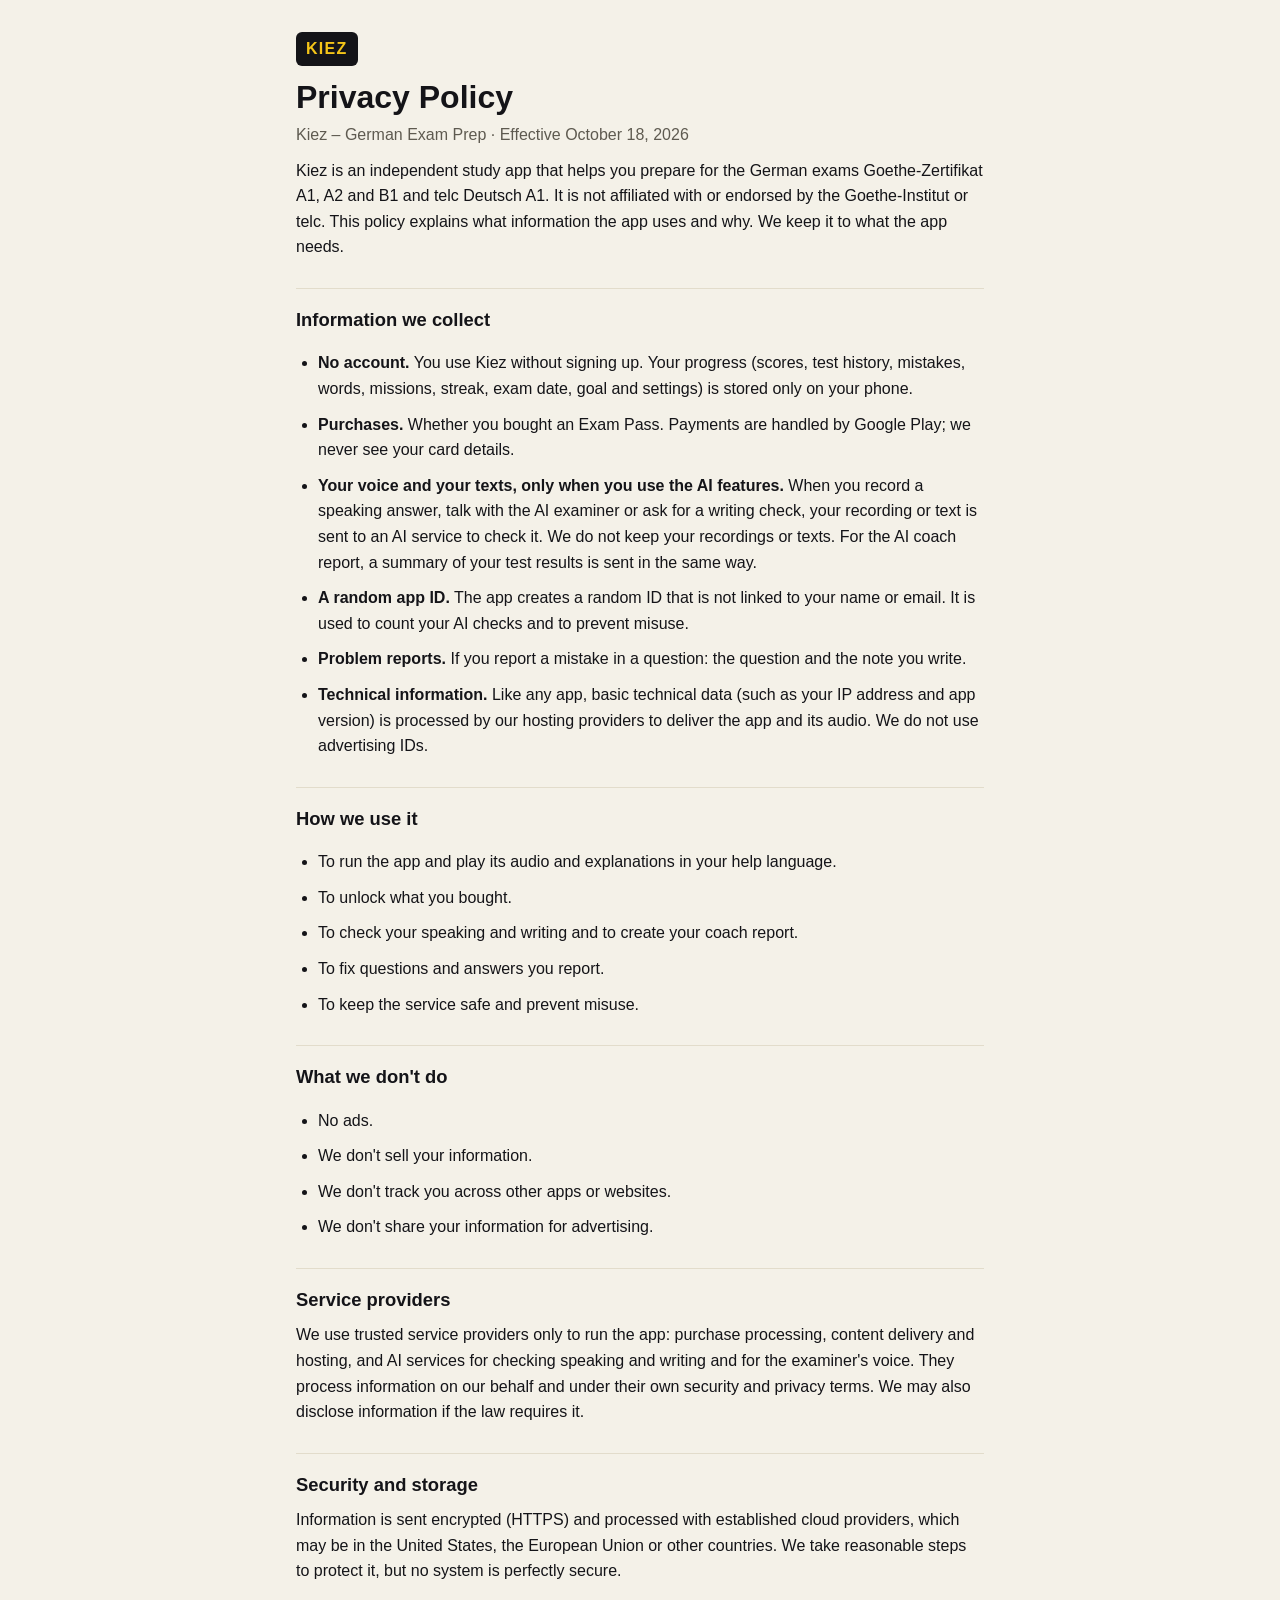
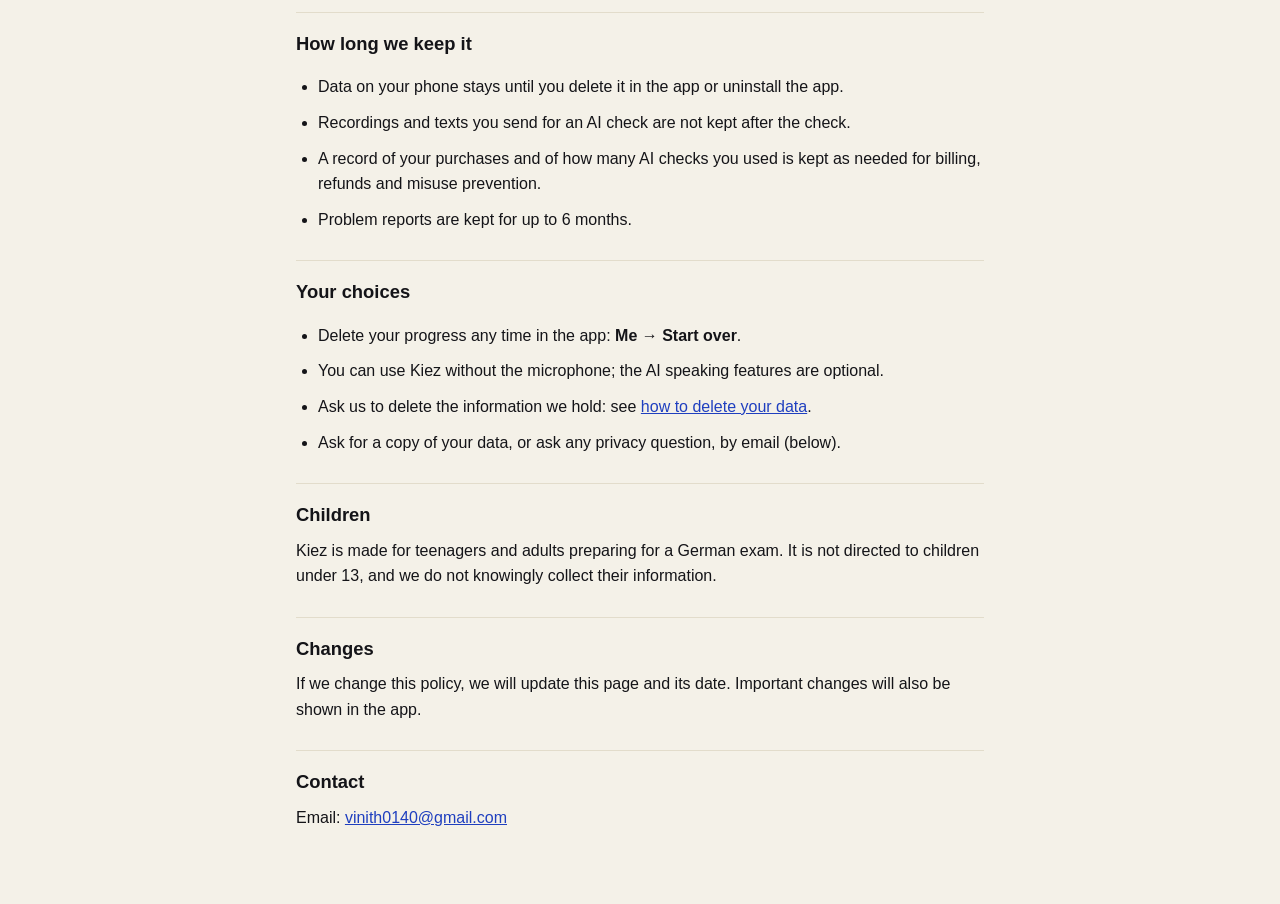
==== index.html @ a2ed5131 "Kiez privacy policy and data deletion page" ====
<!doctype html>
<html lang="en">
<head>
<meta charset="utf-8">
<meta name="viewport" content="width=device-width, initial-scale=1">
<title>Kiez Privacy Policy</title>
<meta name="description" content="Privacy policy for Kiez – German Exam Prep.">
<link rel="stylesheet" href="style.css">
</head>
<body>
<main>
<p class="brand">KIEZ</p>
<h1>Privacy Policy</h1>
<p class="muted">Kiez – German Exam Prep · Effective October 18, 2026</p>

<p>Kiez is an independent study app that helps you prepare for the German exams Goethe-Zertifikat A1, A2 and B1 and telc Deutsch A1. It is not affiliated with or endorsed by the Goethe-Institut or telc. This policy explains what information the app uses and why. We keep it to what the app needs.</p>

<h2>Information we collect</h2>
<ul>
<li><b>No account.</b> You use Kiez without signing up. Your progress (scores, test history, mistakes, words, missions, streak, exam date, goal and settings) is stored only on your phone.</li>
<li><b>Purchases.</b> Whether you bought an Exam Pass. Payments are handled by Google Play; we never see your card details.</li>
<li><b>Your voice and your texts, only when you use the AI features.</b> When you record a speaking answer, talk with the AI examiner or ask for a writing check, your recording or text is sent to an AI service to check it. We do not keep your recordings or texts. For the AI coach report, a summary of your test results is sent in the same way.</li>
<li><b>A random app ID.</b> The app creates a random ID that is not linked to your name or email. It is used to count your AI checks and to prevent misuse.</li>
<li><b>Problem reports.</b> If you report a mistake in a question: the question and the note you write.</li>
<li><b>Technical information.</b> Like any app, basic technical data (such as your IP address and app version) is processed by our hosting providers to deliver the app and its audio. We do not use advertising IDs.</li>
</ul>

<h2>How we use it</h2>
<ul>
<li>To run the app and play its audio and explanations in your help language.</li>
<li>To unlock what you bought.</li>
<li>To check your speaking and writing and to create your coach report.</li>
<li>To fix questions and answers you report.</li>
<li>To keep the service safe and prevent misuse.</li>
</ul>

<h2>What we don't do</h2>
<ul>
<li>No ads.</li>
<li>We don't sell your information.</li>
<li>We don't track you across other apps or websites.</li>
<li>We don't share your information for advertising.</li>
</ul>

<h2>Service providers</h2>
<p>We use trusted service providers only to run the app: purchase processing, content delivery and hosting, and AI services for checking speaking and writing and for the examiner's voice. They process information on our behalf and under their own security and privacy terms. We may also disclose information if the law requires it.</p>

<h2>Security and storage</h2>
<p>Information is sent encrypted (HTTPS) and processed with established cloud providers, which may be in the United States, the European Union or other countries. We take reasonable steps to protect it, but no system is perfectly secure.</p>

<h2>How long we keep it</h2>
<ul>
<li>Data on your phone stays until you delete it in the app or uninstall the app.</li>
<li>Recordings and texts you send for an AI check are not kept after the check.</li>
<li>A record of your purchases and of how many AI checks you used is kept as needed for billing, refunds and misuse prevention.</li>
<li>Problem reports are kept for up to 6 months.</li>
</ul>

<h2>Your choices</h2>
<ul>
<li>Delete your progress any time in the app: <b>Me → Start over</b>.</li>
<li>You can use Kiez without the microphone; the AI speaking features are optional.</li>
<li>Ask us to delete the information we hold: see <a href="delete-data.html">how to delete your data</a>.</li>
<li>Ask for a copy of your data, or ask any privacy question, by email (below).</li>
</ul>

<h2>Children</h2>
<p>Kiez is made for teenagers and adults preparing for a German exam. It is not directed to children under 13, and we do not knowingly collect their information.</p>

<h2>Changes</h2>
<p>If we change this policy, we will update this page and its date. Important changes will also be shown in the app.</p>

<h2>Contact</h2>
<p>Email: <a href="mailto:vinith0140@gmail.com">vinith0140@gmail.com</a></p>
</main>
</body>
</html>
---- style.css ----
:root { --bg: #F4F1E8; --card: #FFFFFF; --ink: #141418; --muted: #5E5A50; --accent: #1F3FBF; --line: #E2DCCB; --yellow: #F5C518; }
@media (prefers-color-scheme: dark) {
  :root { --bg: #121216; --card: #1C1C22; --ink: #F1EEE6; --muted: #A8A397; --accent: #9DB2FF; --line: #2C2C34; }
}
* { box-sizing: border-box; }
body { margin: 0; background: var(--bg); color: var(--ink); font: 16px/1.6 -apple-system, "Segoe UI", Roboto, Helvetica, Arial, sans-serif; }
main { max-width: 720px; margin: 0 auto; padding: 32px 16px 64px; }
.brand { display: inline-block; background: var(--ink); color: var(--yellow); font-weight: 800; letter-spacing: .08em; padding: 4px 10px; border-radius: 6px; margin: 0 0 12px; }
h1 { font-size: 2rem; line-height: 1.2; margin: 0 0 6px; }
h2 { font-size: 1.15rem; margin: 28px 0 8px; padding-top: 16px; border-top: 1px solid var(--line); }
p, li { margin: 0 0 10px; }
ul, ol { padding-left: 22px; }
a { color: var(--accent); }
.muted { color: var(--muted); }
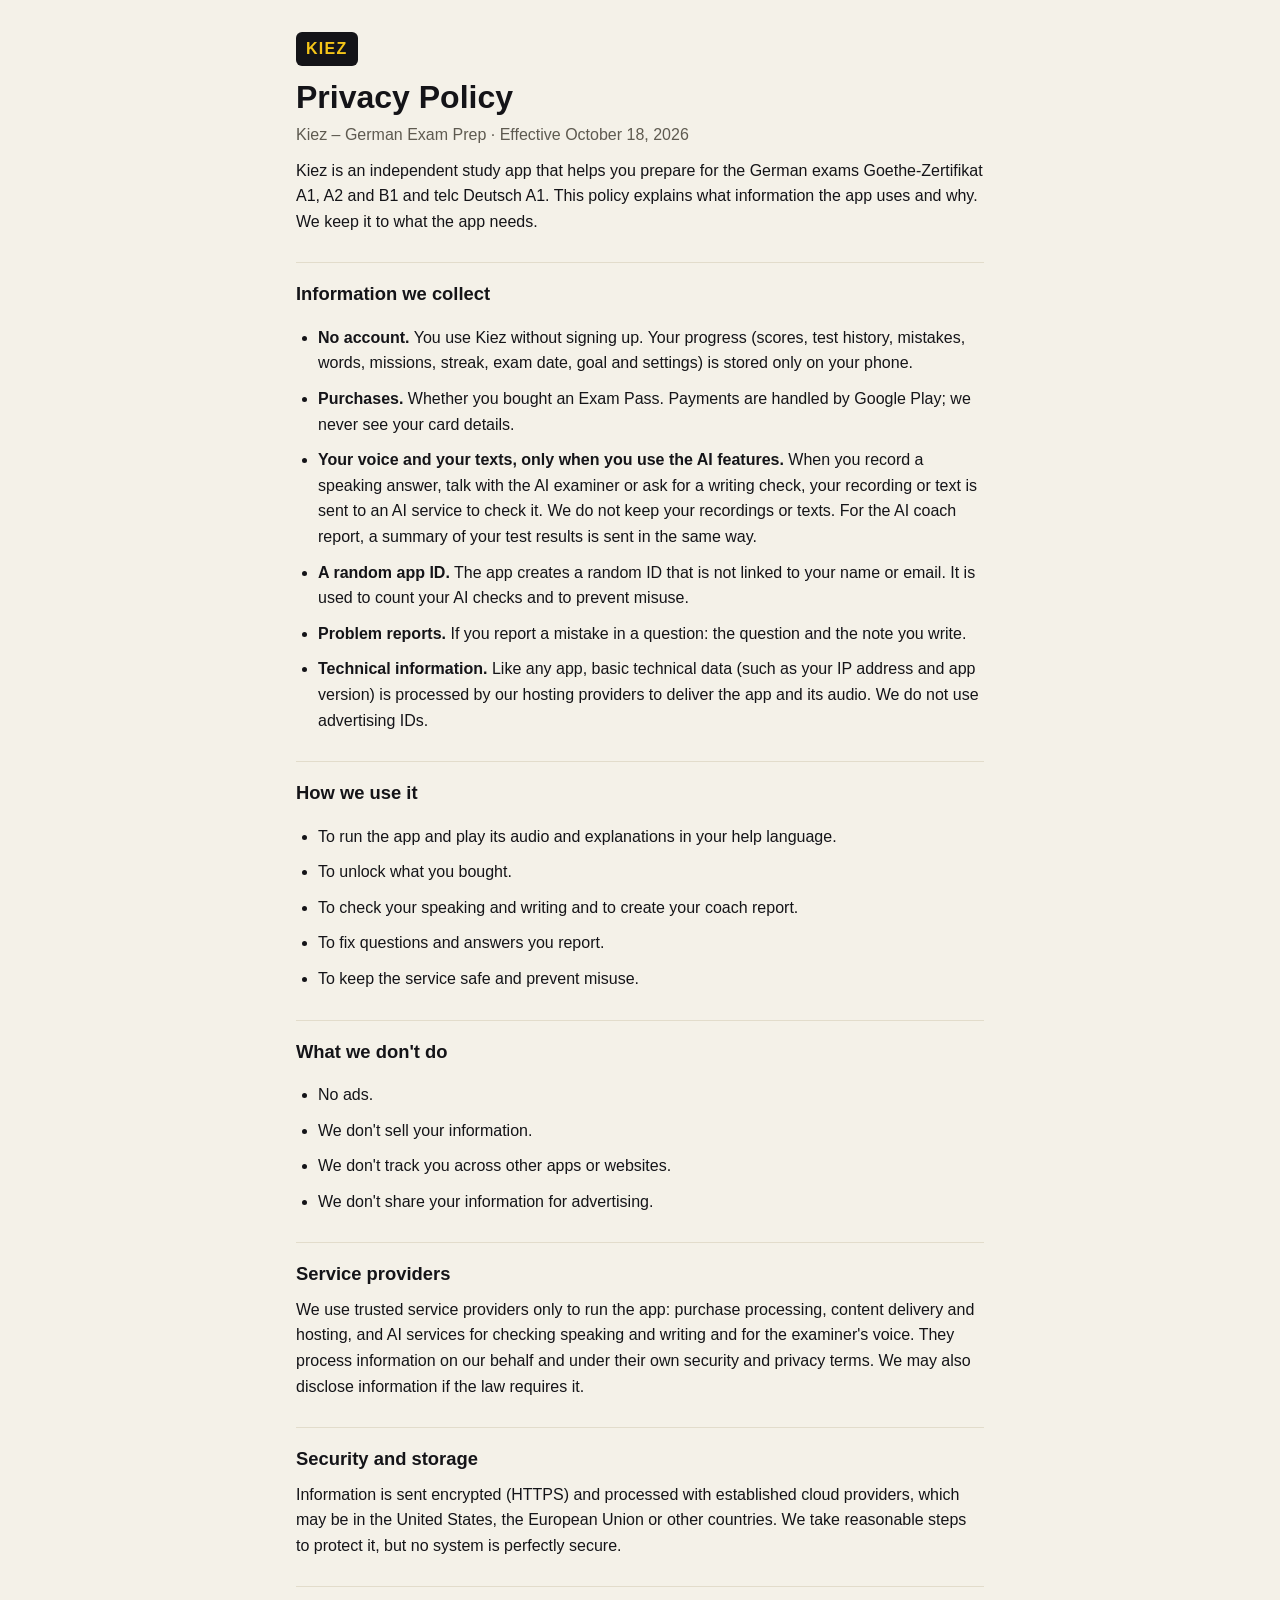
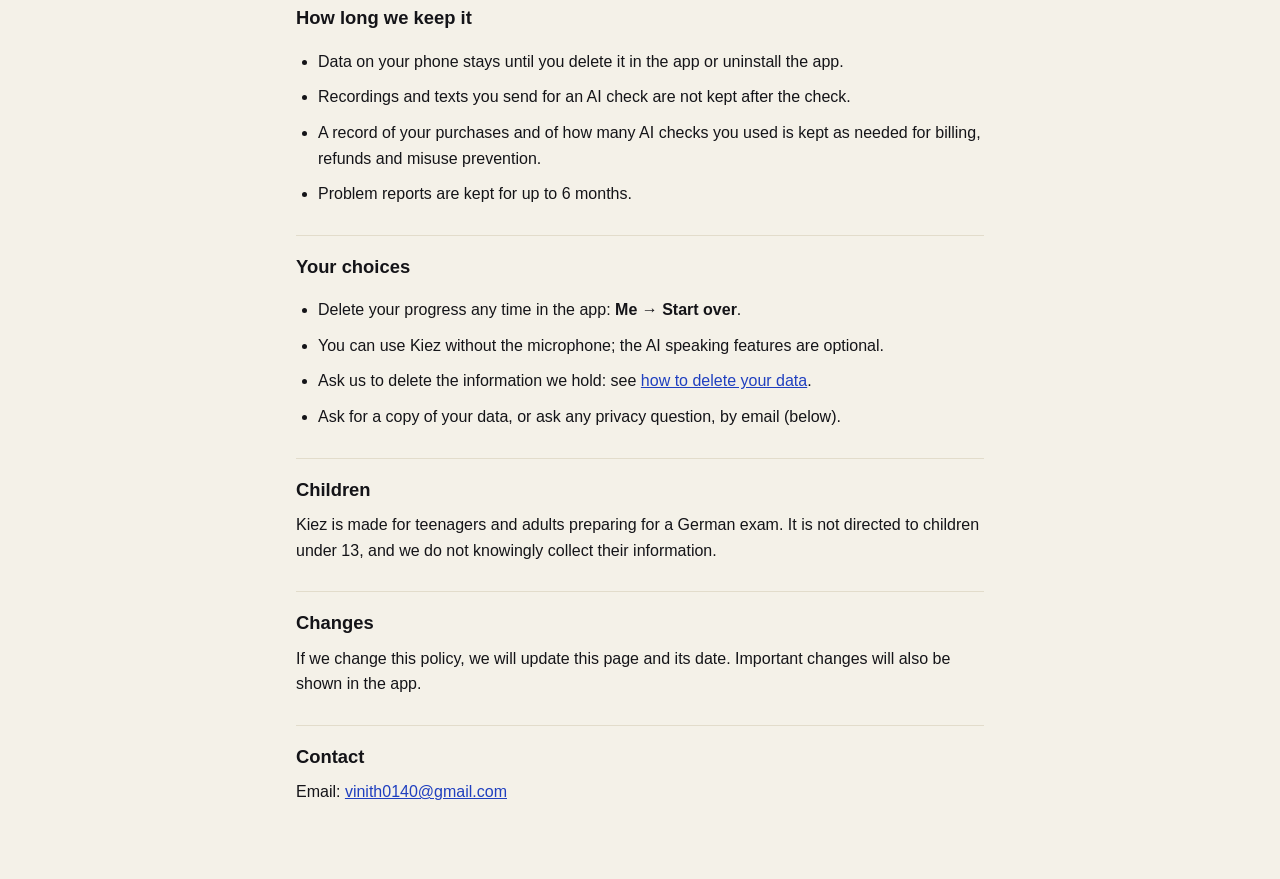
==== commit 9c039de2: "Privacy policy: remove the affiliation sentence (owner's choice)" ====
--- a/index.html
+++ b/index.html
@@ -13,7 +13,7 @@
 <h1>Privacy Policy</h1>
 <p class="muted">Kiez – German Exam Prep · Effective October 18, 2026</p>
 
-<p>Kiez is an independent study app that helps you prepare for the German exams Goethe-Zertifikat A1, A2 and B1 and telc Deutsch A1. It is not affiliated with or endorsed by the Goethe-Institut or telc. This policy explains what information the app uses and why. We keep it to what the app needs.</p>
+<p>Kiez is an independent study app that helps you prepare for the German exams Goethe-Zertifikat A1, A2 and B1 and telc Deutsch A1. This policy explains what information the app uses and why. We keep it to what the app needs.</p>
 
 <h2>Information we collect</h2>
 <ul>
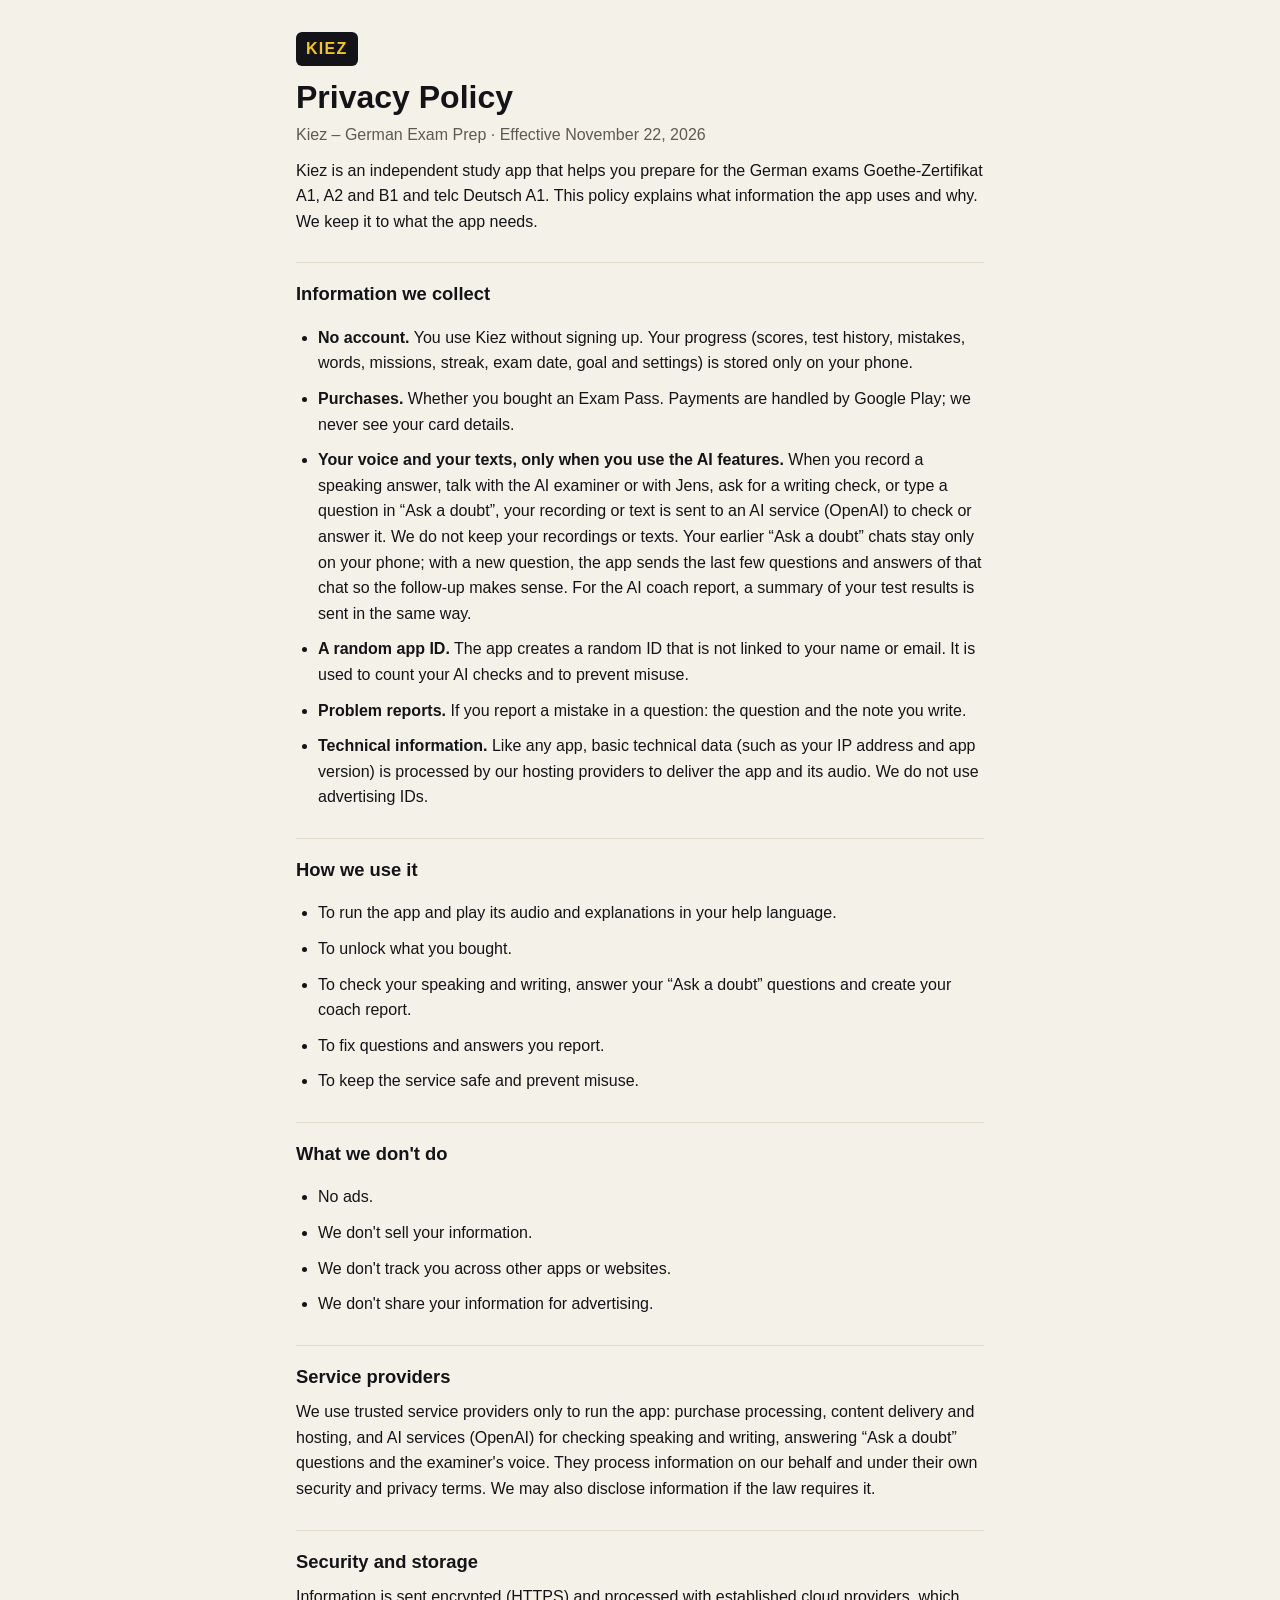
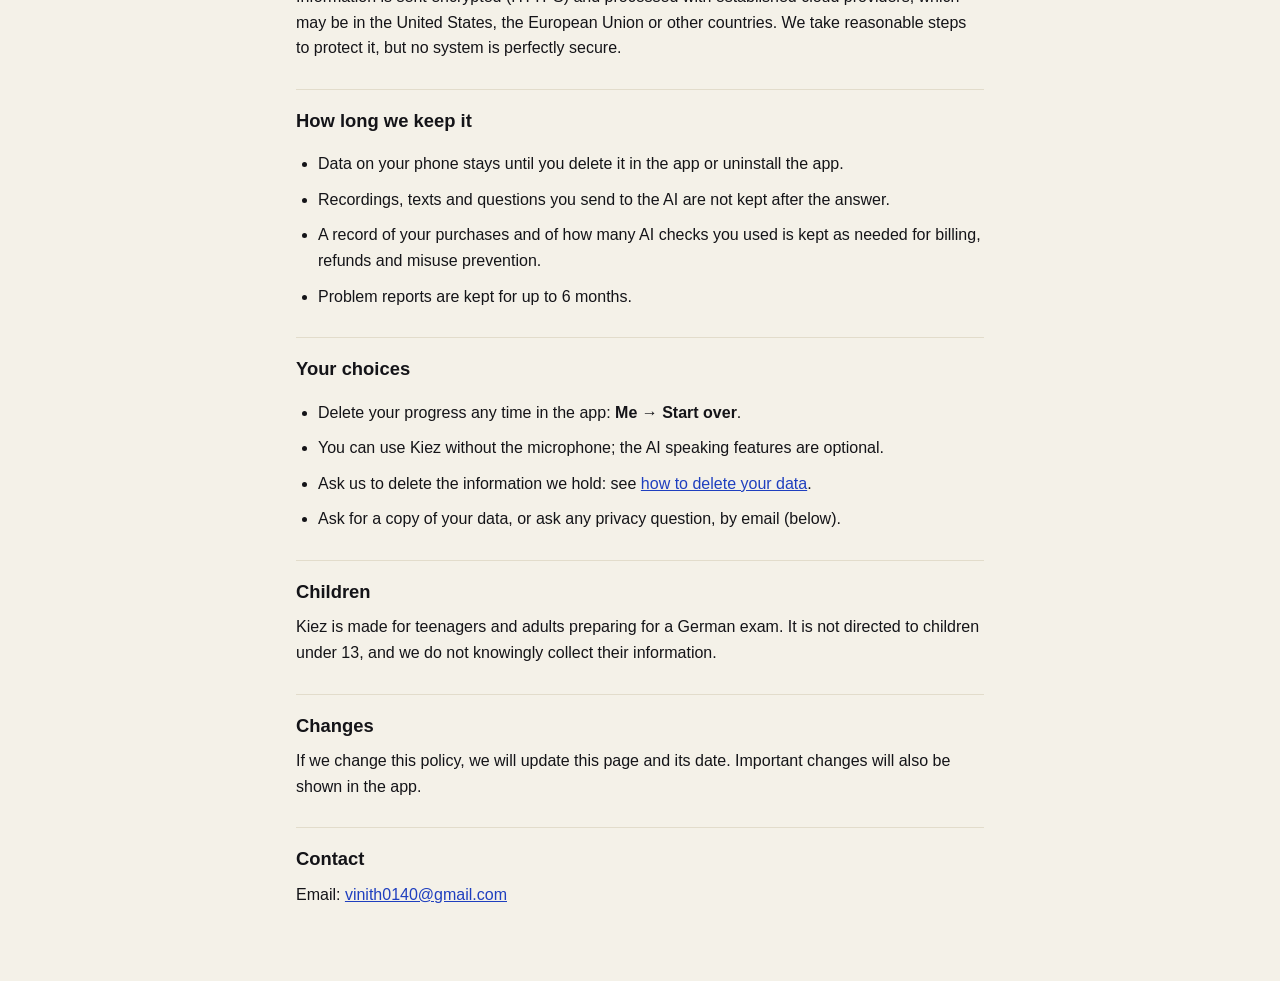
==== commit 85302025: "Privacy: Ask a doubt questions and Talk with Jens go to the AI service (OpenAI) and are not kept; th" ====
--- a/index.html
+++ b/index.html
@@ -11,7 +11,7 @@
 <main>
 <p class="brand">KIEZ</p>
 <h1>Privacy Policy</h1>
-<p class="muted">Kiez – German Exam Prep · Effective October 18, 2026</p>
+<p class="muted">Kiez – German Exam Prep · Effective November 22, 2026</p>
 
 <p>Kiez is an independent study app that helps you prepare for the German exams Goethe-Zertifikat A1, A2 and B1 and telc Deutsch A1. This policy explains what information the app uses and why. We keep it to what the app needs.</p>
 
@@ -19,7 +19,7 @@
 <ul>
 <li><b>No account.</b> You use Kiez without signing up. Your progress (scores, test history, mistakes, words, missions, streak, exam date, goal and settings) is stored only on your phone.</li>
 <li><b>Purchases.</b> Whether you bought an Exam Pass. Payments are handled by Google Play; we never see your card details.</li>
-<li><b>Your voice and your texts, only when you use the AI features.</b> When you record a speaking answer, talk with the AI examiner or ask for a writing check, your recording or text is sent to an AI service to check it. We do not keep your recordings or texts. For the AI coach report, a summary of your test results is sent in the same way.</li>
+<li><b>Your voice and your texts, only when you use the AI features.</b> When you record a speaking answer, talk with the AI examiner or with Jens, ask for a writing check, or type a question in “Ask a doubt”, your recording or text is sent to an AI service (OpenAI) to check or answer it. We do not keep your recordings or texts. Your earlier “Ask a doubt” chats stay only on your phone; with a new question, the app sends the last few questions and answers of that chat so the follow-up makes sense. For the AI coach report, a summary of your test results is sent in the same way.</li>
 <li><b>A random app ID.</b> The app creates a random ID that is not linked to your name or email. It is used to count your AI checks and to prevent misuse.</li>
 <li><b>Problem reports.</b> If you report a mistake in a question: the question and the note you write.</li>
 <li><b>Technical information.</b> Like any app, basic technical data (such as your IP address and app version) is processed by our hosting providers to deliver the app and its audio. We do not use advertising IDs.</li>
@@ -29,7 +29,7 @@
 <ul>
 <li>To run the app and play its audio and explanations in your help language.</li>
 <li>To unlock what you bought.</li>
-<li>To check your speaking and writing and to create your coach report.</li>
+<li>To check your speaking and writing, answer your “Ask a doubt” questions and create your coach report.</li>
 <li>To fix questions and answers you report.</li>
 <li>To keep the service safe and prevent misuse.</li>
 </ul>
@@ -43,7 +43,7 @@
 </ul>
 
 <h2>Service providers</h2>
-<p>We use trusted service providers only to run the app: purchase processing, content delivery and hosting, and AI services for checking speaking and writing and for the examiner's voice. They process information on our behalf and under their own security and privacy terms. We may also disclose information if the law requires it.</p>
+<p>We use trusted service providers only to run the app: purchase processing, content delivery and hosting, and AI services (OpenAI) for checking speaking and writing, answering “Ask a doubt” questions and the examiner's voice. They process information on our behalf and under their own security and privacy terms. We may also disclose information if the law requires it.</p>
 
 <h2>Security and storage</h2>
 <p>Information is sent encrypted (HTTPS) and processed with established cloud providers, which may be in the United States, the European Union or other countries. We take reasonable steps to protect it, but no system is perfectly secure.</p>
@@ -51,7 +51,7 @@
 <h2>How long we keep it</h2>
 <ul>
 <li>Data on your phone stays until you delete it in the app or uninstall the app.</li>
-<li>Recordings and texts you send for an AI check are not kept after the check.</li>
+<li>Recordings, texts and questions you send to the AI are not kept after the answer.</li>
 <li>A record of your purchases and of how many AI checks you used is kept as needed for billing, refunds and misuse prevention.</li>
 <li>Problem reports are kept for up to 6 months.</li>
 </ul>
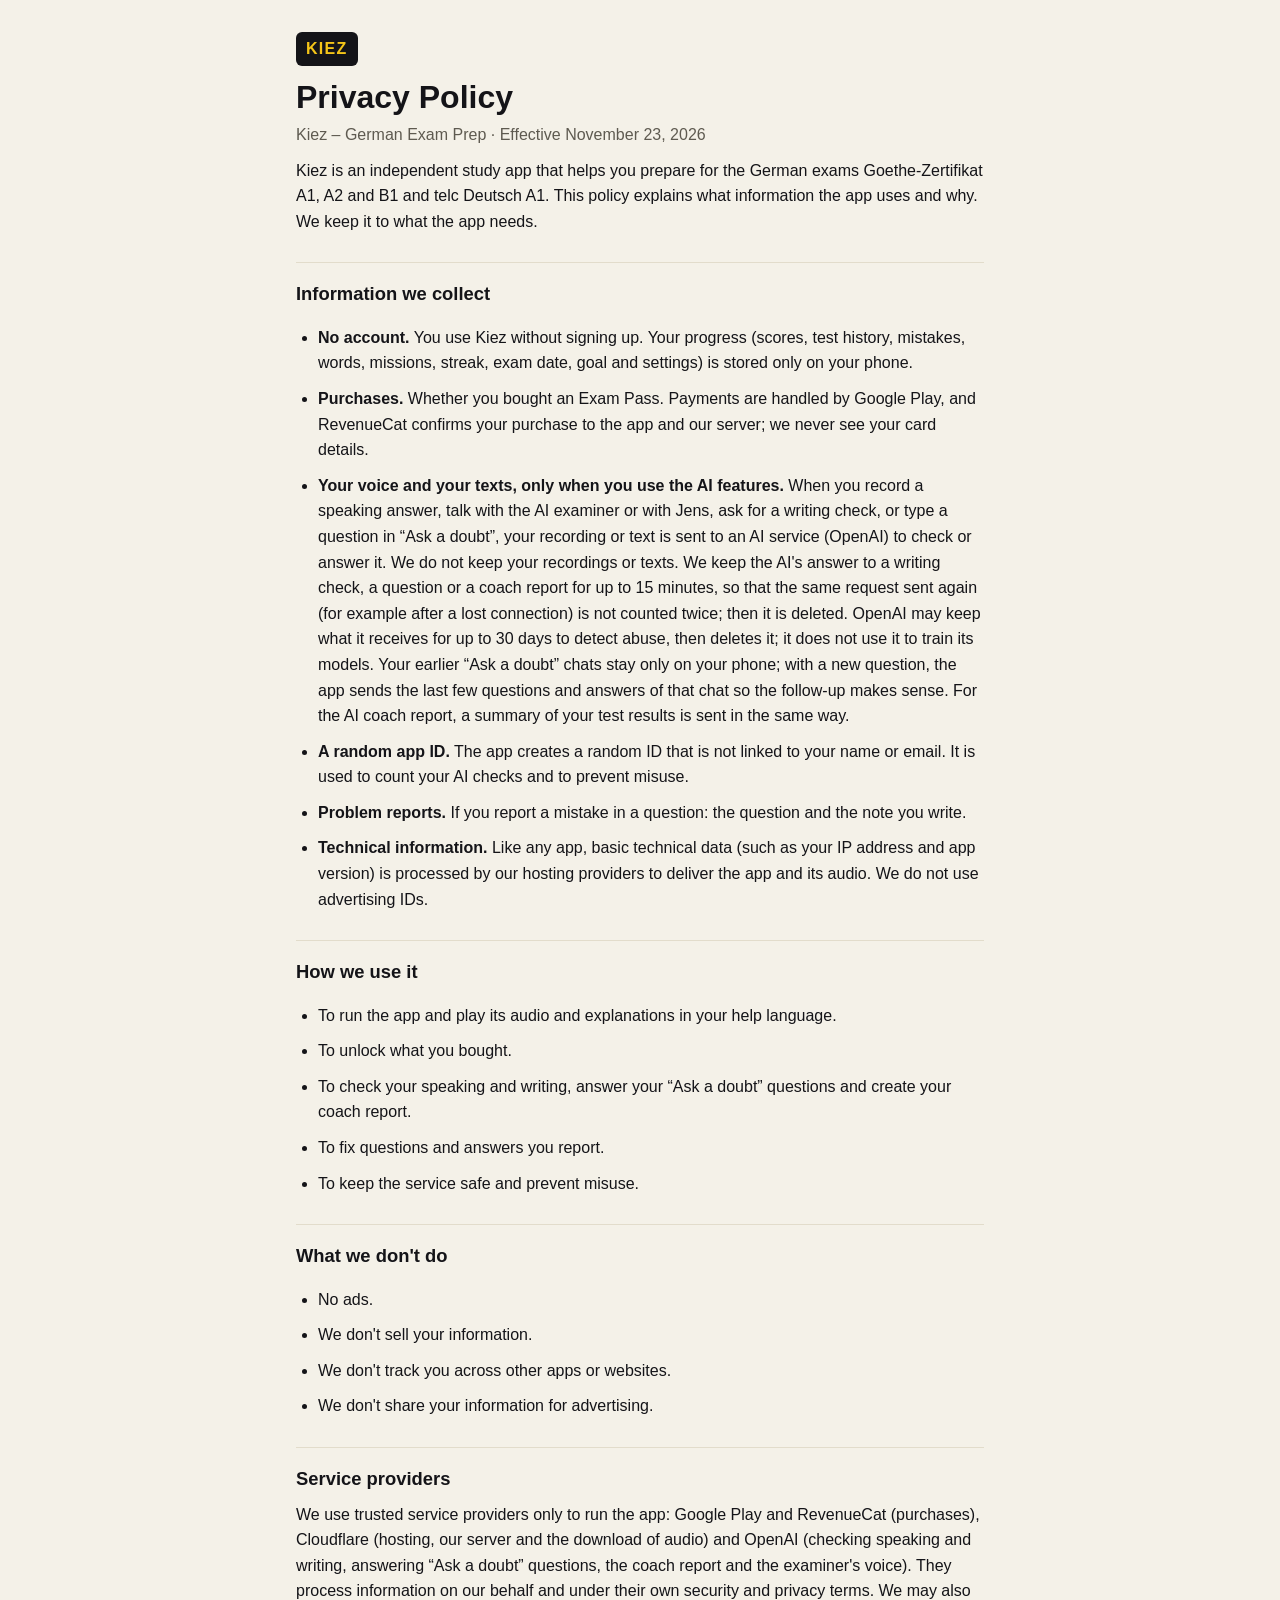
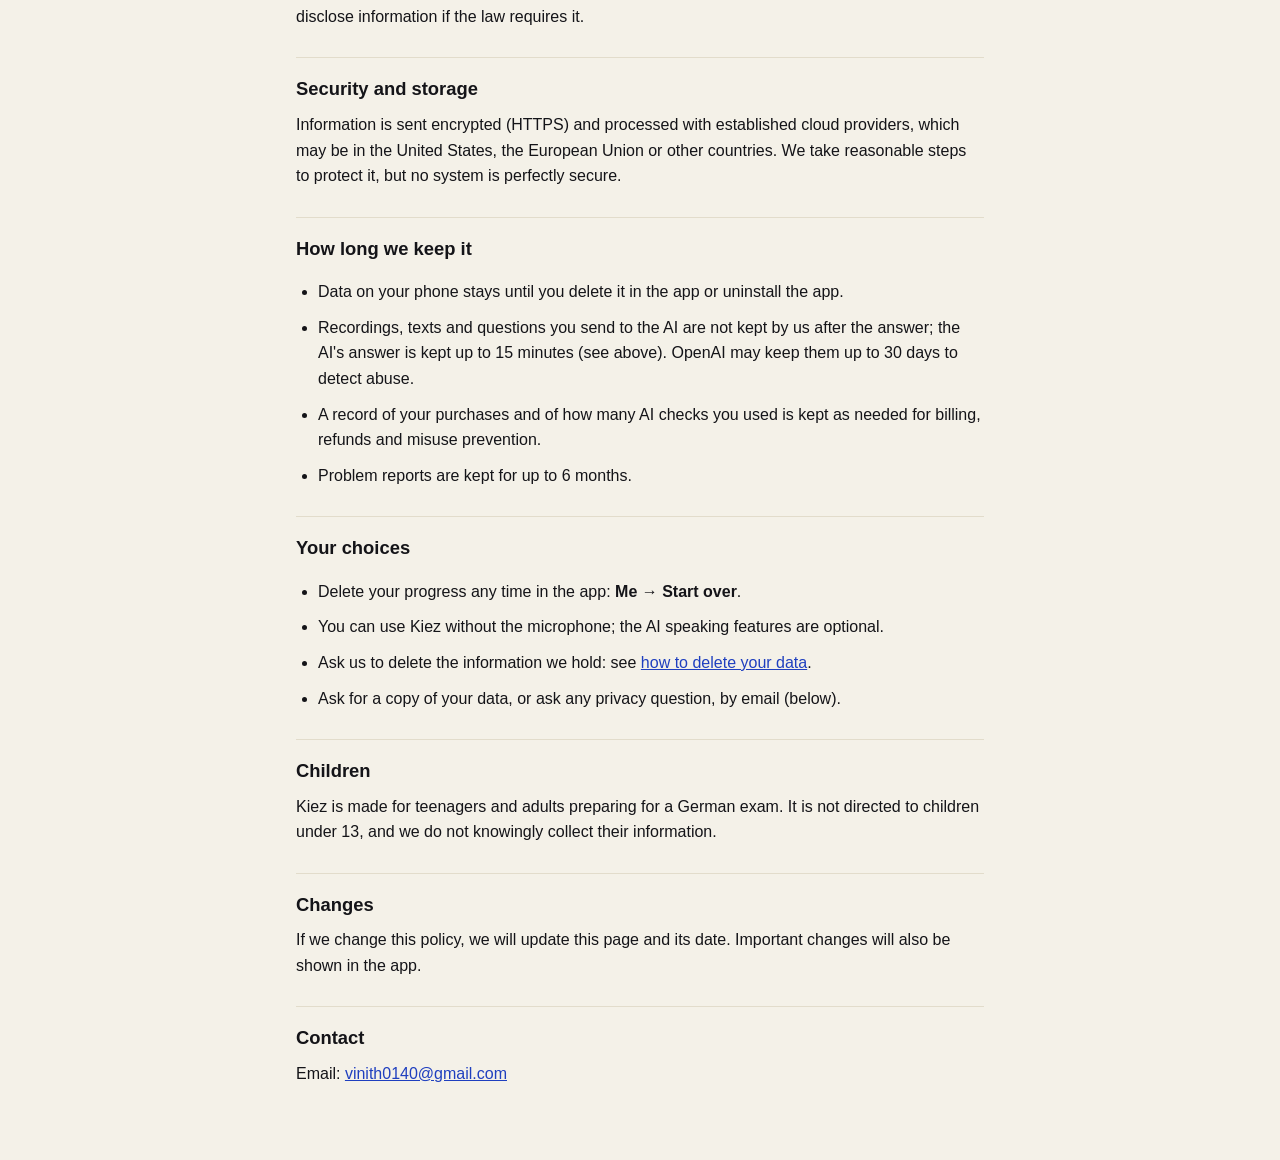
==== commit 114055c4: "Privacy: name RevenueCat and Cloudflare; OpenAI may keep data up to 30 days for abuse checks (not fo" ====
--- a/index.html
+++ b/index.html
@@ -11,15 +11,15 @@
 <main>
 <p class="brand">KIEZ</p>
 <h1>Privacy Policy</h1>
-<p class="muted">Kiez – German Exam Prep · Effective November 22, 2026</p>
+<p class="muted">Kiez – German Exam Prep · Effective November 23, 2026</p>
 
 <p>Kiez is an independent study app that helps you prepare for the German exams Goethe-Zertifikat A1, A2 and B1 and telc Deutsch A1. This policy explains what information the app uses and why. We keep it to what the app needs.</p>
 
 <h2>Information we collect</h2>
 <ul>
 <li><b>No account.</b> You use Kiez without signing up. Your progress (scores, test history, mistakes, words, missions, streak, exam date, goal and settings) is stored only on your phone.</li>
-<li><b>Purchases.</b> Whether you bought an Exam Pass. Payments are handled by Google Play; we never see your card details.</li>
-<li><b>Your voice and your texts, only when you use the AI features.</b> When you record a speaking answer, talk with the AI examiner or with Jens, ask for a writing check, or type a question in “Ask a doubt”, your recording or text is sent to an AI service (OpenAI) to check or answer it. We do not keep your recordings or texts. Your earlier “Ask a doubt” chats stay only on your phone; with a new question, the app sends the last few questions and answers of that chat so the follow-up makes sense. For the AI coach report, a summary of your test results is sent in the same way.</li>
+<li><b>Purchases.</b> Whether you bought an Exam Pass. Payments are handled by Google Play, and RevenueCat confirms your purchase to the app and our server; we never see your card details.</li>
+<li><b>Your voice and your texts, only when you use the AI features.</b> When you record a speaking answer, talk with the AI examiner or with Jens, ask for a writing check, or type a question in “Ask a doubt”, your recording or text is sent to an AI service (OpenAI) to check or answer it. We do not keep your recordings or texts. We keep the AI's answer to a writing check, a question or a coach report for up to 15 minutes, so that the same request sent again (for example after a lost connection) is not counted twice; then it is deleted. OpenAI may keep what it receives for up to 30 days to detect abuse, then deletes it; it does not use it to train its models. Your earlier “Ask a doubt” chats stay only on your phone; with a new question, the app sends the last few questions and answers of that chat so the follow-up makes sense. For the AI coach report, a summary of your test results is sent in the same way.</li>
 <li><b>A random app ID.</b> The app creates a random ID that is not linked to your name or email. It is used to count your AI checks and to prevent misuse.</li>
 <li><b>Problem reports.</b> If you report a mistake in a question: the question and the note you write.</li>
 <li><b>Technical information.</b> Like any app, basic technical data (such as your IP address and app version) is processed by our hosting providers to deliver the app and its audio. We do not use advertising IDs.</li>
@@ -43,7 +43,7 @@
 </ul>
 
 <h2>Service providers</h2>
-<p>We use trusted service providers only to run the app: purchase processing, content delivery and hosting, and AI services (OpenAI) for checking speaking and writing, answering “Ask a doubt” questions and the examiner's voice. They process information on our behalf and under their own security and privacy terms. We may also disclose information if the law requires it.</p>
+<p>We use trusted service providers only to run the app: Google Play and RevenueCat (purchases), Cloudflare (hosting, our server and the download of audio) and OpenAI (checking speaking and writing, answering “Ask a doubt” questions, the coach report and the examiner's voice). They process information on our behalf and under their own security and privacy terms. We may also disclose information if the law requires it.</p>
 
 <h2>Security and storage</h2>
 <p>Information is sent encrypted (HTTPS) and processed with established cloud providers, which may be in the United States, the European Union or other countries. We take reasonable steps to protect it, but no system is perfectly secure.</p>
@@ -51,7 +51,7 @@
 <h2>How long we keep it</h2>
 <ul>
 <li>Data on your phone stays until you delete it in the app or uninstall the app.</li>
-<li>Recordings, texts and questions you send to the AI are not kept after the answer.</li>
+<li>Recordings, texts and questions you send to the AI are not kept by us after the answer; the AI's answer is kept up to 15 minutes (see above). OpenAI may keep them up to 30 days to detect abuse.</li>
 <li>A record of your purchases and of how many AI checks you used is kept as needed for billing, refunds and misuse prevention.</li>
 <li>Problem reports are kept for up to 6 months.</li>
 </ul>
